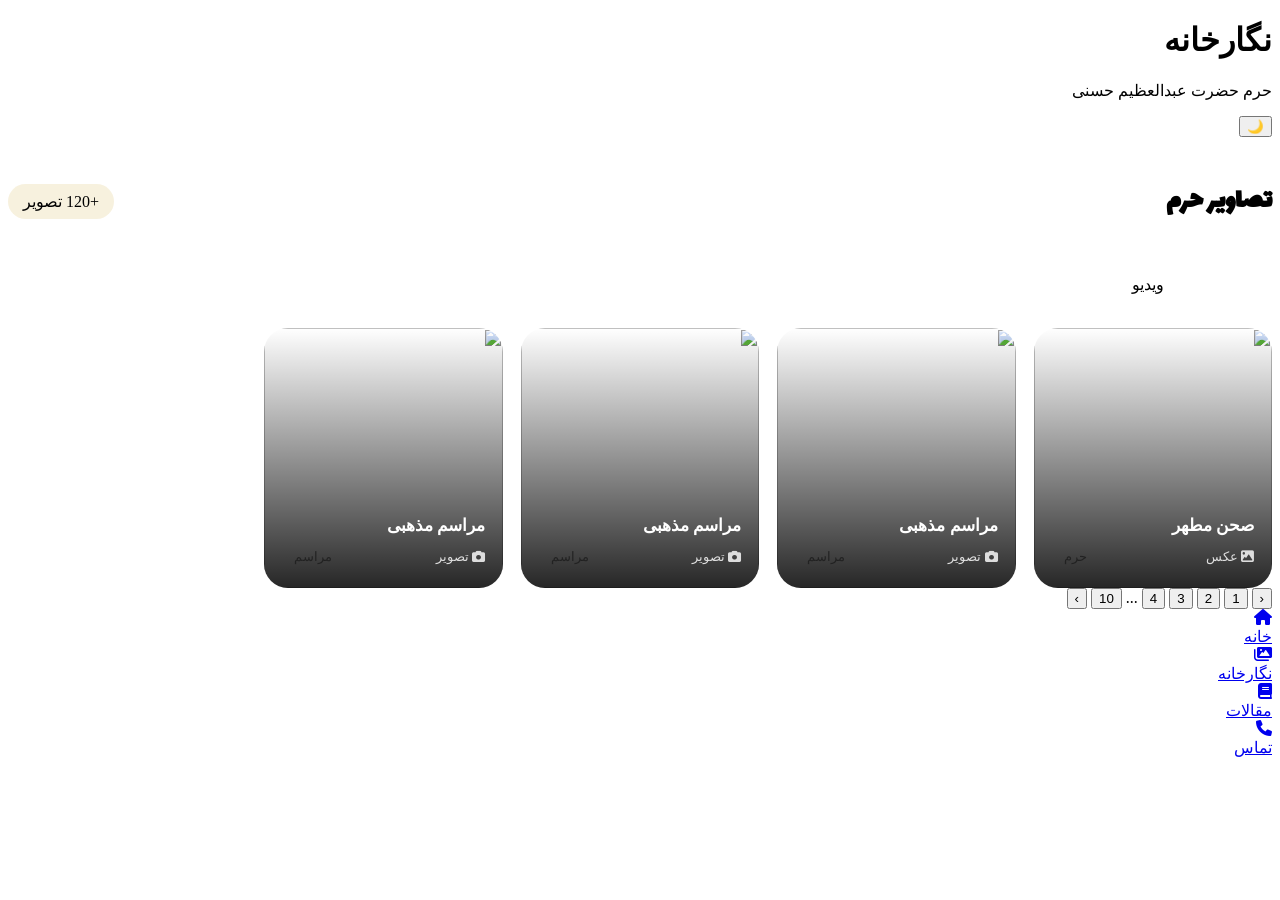
==== index2.html @ 7ae25297 "Create index2.html" ====
<!-- هوالحبیب -->
<!DOCTYPE html>
<html lang="fa" dir="rtl">
<head>
<meta charset="UTF-8">
<meta name="viewport" content="width=device-width, initial-scale=1.0">
<title>نگارخانه</title>
<link href="https://fonts.googleapis.com/css2?family=Vazirmatn:wght@300;400;700;800&family=Lalezar&display=swap" rel="stylesheet">
<link rel="stylesheet" href="https://cdnjs.cloudflare.com/ajax/libs/font-awesome/6.0.0/css/all.min.css">
<link rel="stylesheet" href="css/style.css">
<style>

.gallery-page{
padding-top:20px;
}

.gallery-header{
display:flex;
justify-content:space-between;
align-items:center;
margin-bottom:20px;
}

.gallery-header h2{
font-family:Lalezar;
font-size:28px;
color:var(--primary-color);
}

.gallery-count{
background:rgba(201,162,39,.15);
color:var(--accent-color);
padding:8px 15px;
border-radius:20px;
}

.gallery-filter{
display:flex;
gap:10px;
overflow:auto;
margin-bottom:25px;
}

.filter-item{
padding:9px 18px;
border-radius:25px;
background:var(--surface-light);
border:1px solid var(--border-light);
color:var(--text-light);
white-space:nowrap;
}

body.dark .filter-item{
background:var(--surface-dark);
color:var(--text-dark);
}

.filter-item.active{
background:var(--primary-color);
color:white;
}
/* گالری اصلی */

.gallery-grid{
display:grid;
grid-template-columns:
repeat(auto-fill,minmax(220px,1fr));
gap:18px;
}

.photo-card{
position:relative;
height:260px;
border-radius:24px;
overflow:hidden;
background:var(--surface-light);
border:1px solid var(--border-light);
box-shadow:var(--shadow-light);
}

body.dark .photo-card{
background:var(--surface-dark);
border-color:var(--border-dark);
box-shadow:var(--shadow-dark);
}

.photo-card img{
width:100%;
height:100%;
object-fit:cover;
transition:.4s;
}

.photo-card:hover img{
transform:scale(1.08);
}

.photo-overlay{
position:absolute;
inset:0;
display:flex;
flex-direction:column;
justify-content:flex-end;
padding:18px;
background:
linear-gradient(
transparent,
rgba(0,0,0,.85)
);
}

.photo-overlay h3{
color:white;
font-size:17px;
margin-bottom:8px;
}

.photo-info{
display:flex;
justify-content:space-between;
align-items:center;
color:#ddd;
font-size:13px;
}

.photo-tag{
background:var(--accent-color);
color:#222;
padding:5px 12px;
border-radius:20px;
}

@media(max-width:600px){
.gallery-grid{
grid-template-columns:
repeat(2,1fr);
gap:12px;
}

.photo-card{
height:200px;
}
}

</style>

</head>

<body>

<main class="app-shell">
<div class="app-frame">

<header class="topbar">
<div class="topbar-logo">
<!-- <img src="https://nozorat.abdulazim.com/sites/all/themes/nozooratthemes/logo.png"> -->
</div>
<div class="topbar-title">
<h1>
نگارخانه
</h1>
<p>
حرم حضرت عبدالعظیم حسنی
</p>
</div>
<div class="topbar-actions">
<button class="icon-btn" id="themeToggle">
🌙
</button>
</div>
</header>

<section class="gallery-page">
<div class="gallery-header">
<h2>
تصاویر حرم
</h2>
<div class="gallery-count">
+120 تصویر
</div>
</div>
<div class="gallery-filter">
<div class="filter-item active">
تصاویر
</div>
<div class="filter-item">
ویدیو
</div>
</div>


<div class="gallery-grid">
<div class="photo-card">
<img src="https://nozorat.abdulazim.com/sites/nozoorat.com/files/u23/IMG_023902.jpg">
<div class="photo-overlay">
<h3>
صحن مطهر
</h3>
<div class="photo-info">
<span>
<i class="fa fa-image"></i>
 عکس
</span>
<span class="photo-tag">
حرم
</span>
</div>
</div>
</div>


<div class="photo-card">
<img src="https://nozorat.abdulazim.com/sites/nozoorat.com/files/u23/photo_2023-04-11_14-35-26.jpg">
<div class="photo-overlay">
<h3>
مراسم مذهبی
</h3>
<div class="photo-info">
<span>
<i class="fa fa-camera"></i>
 تصویر
</span>
<span class="photo-tag">
مراسم
</span>
</div>
</div>
</div>


<div class="photo-card">
<img src="https://nozorat.abdulazim.com/sites/nozoorat.com/files/u23/photo_2023-04-11_14-35-26.jpg">
<div class="photo-overlay">
<h3>
مراسم مذهبی
</h3>
<div class="photo-info">
<span>
<i class="fa fa-camera"></i>
 تصویر
</span>
<span class="photo-tag">
مراسم
</span>
</div>
</div>
</div>


<div class="photo-card">
<img src="https://nozorat.abdulazim.com/sites/nozoorat.com/files/u23/photo_2023-04-11_14-35-26.jpg">
<div class="photo-overlay">
<h3>
مراسم مذهبی
</h3>
<div class="photo-info">
<span>
<i class="fa fa-camera"></i>
 تصویر
</span>
<span class="photo-tag">
مراسم
</span>
</div>
</div>
</div>
</div>
</section>
<div class="pagination">
<button class="page-btn">
‹
</button>
<button class="page-btn active">
1
</button>
<button class="page-btn">
2
</button>
<button class="page-btn">
3
</button>
<button class="page-btn">
4
</button>
<span>
...
</span>
<button class="page-btn">
10
</button>
<button class="page-btn">
›
</button>
</div>
</div>

</main>


<nav class="bottom-nav">
<div class="bottom-nav-inner">
<a class="nav-item" href="index.html">
<div class="nav-icon">
<i class="fas fa-home"></i>
</div>
<span>
خانه
</span>
</a>
<a class="nav-item active" href="index2.html">
<div class="nav-icon">
<i class="fas fa-images"></i>
</div>
<span>
نگارخانه
</span>
</a>
<a class="nav-item" href="index3.html">
<div class="nav-icon">
<i class="fas fa-book"></i>
</div>
<span>
مقالات
</span>
</a>
<a class="nav-item" href="contact.html">
<div class="nav-icon">
<i class="fas fa-phone"></i>
</div>
<span>
تماس
</span>
</a>
</div>
</nav>


<script>
const body=document.body;
const btn=document.getElementById("themeToggle");
const saved=localStorage.getItem("theme");
if(saved==="dark"){
body.classList.add("dark");
}
btn.onclick=function(){
body.classList.toggle("dark");
localStorage.setItem(
"theme",
body.classList.contains("dark")?"dark":"light"
);
};
</script>

</body>

</html>
<!-- طاها سلطانی -->
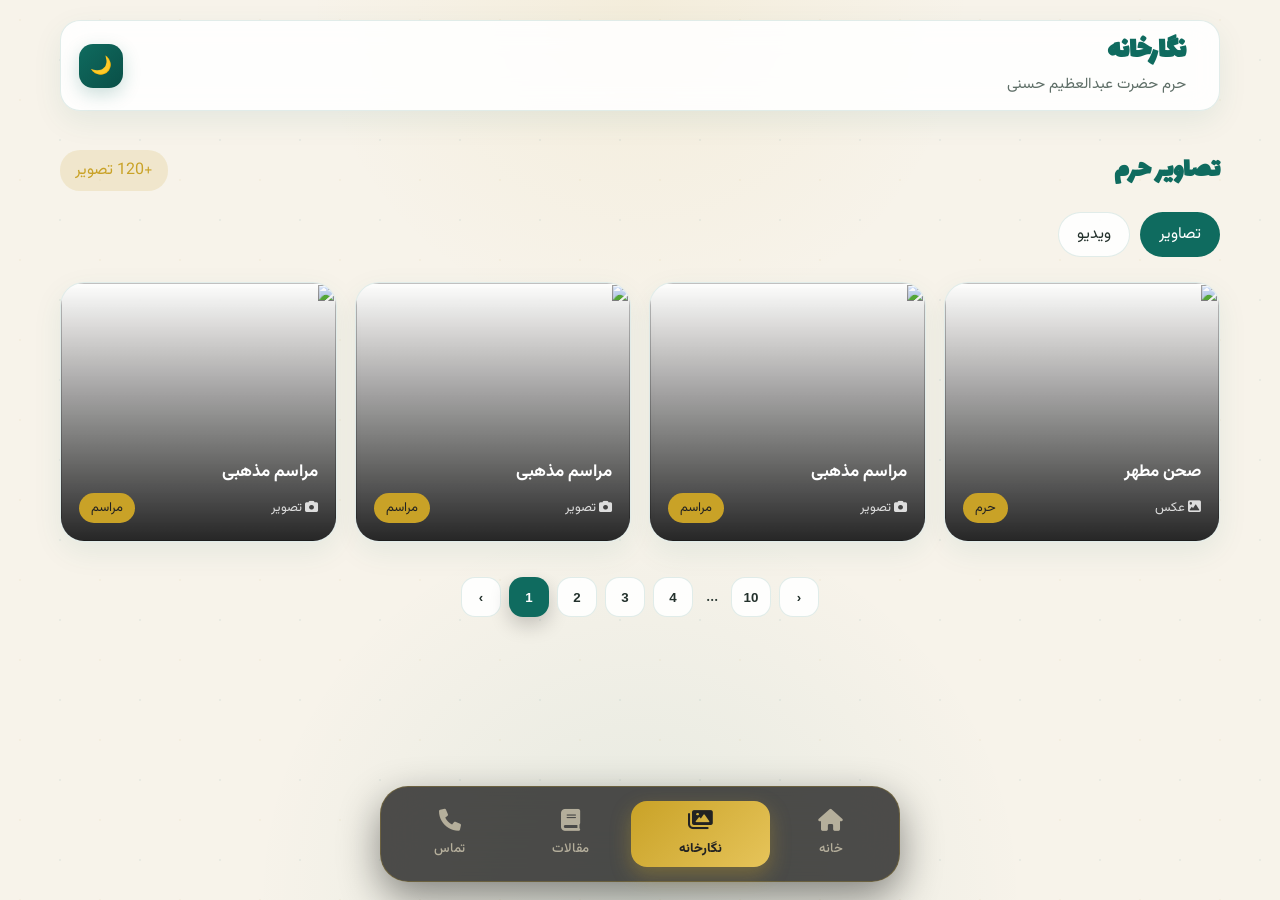
==== commit c90110bb: "Update index2.html" ====
--- a/index2.html
+++ b/index2.html
@@ -7,7 +7,7 @@
 <title>نگارخانه</title>
 <link href="https://fonts.googleapis.com/css2?family=Vazirmatn:wght@300;400;700;800&family=Lalezar&display=swap" rel="stylesheet">
 <link rel="stylesheet" href="https://cdnjs.cloudflare.com/ajax/libs/font-awesome/6.0.0/css/all.min.css">
-<link rel="stylesheet" href="css/style.css">
+<link rel="stylesheet" href="style.css">
 <style>
 
 .gallery-page{
--- a/style.css
+++ b/style.css
@@ -0,0 +1,837 @@
+    :root {
+      --bg-light: #f7f3ea;
+      --bg-dark: #121212;
+
+      --surface-light: rgba(255, 255, 255, 0.88);
+      --surface-dark: rgba(24, 24, 24, 0.95);
+
+      --text-light: #23312c;
+      --text-dark: #f4ecdf;
+
+      --muted-light: #5f6f68;
+      --muted-dark: #d4c7ad;
+
+      --primary-color: #0f6b5f;
+      --primary-dark: #0a4f47;
+      --accent-color: #c9a227;
+      --accent-dark: #a8841b;
+
+      --border-light: rgba(15, 107, 95, 0.12);
+      --border-dark: rgba(201, 162, 39, 0.18);
+
+      --shadow-light: 0 10px 30px rgba(15, 107, 95, 0.08);
+      --shadow-dark: 0 12px 35px rgba(0, 0, 0, 0.35);
+
+      --hero-gradient: linear-gradient(135deg, #0f6b5f 0%, #0a4f47 50%, #174f55 100%);
+      --card-gradient-light: linear-gradient(180deg, rgba(255,255,255,0.92) 0%, rgba(245,240,229,0.92) 100%);
+      --card-gradient-dark: linear-gradient(180deg, rgba(28,28,28,0.98) 0%, rgba(20,20,20,0.98) 100%);
+    }
+    @keyframes changeBackgroundColor {
+  0% { background-color: #0F4F4D; } /* رنگ اصلی شما */
+  20% { background-color: #008080; } /* رنگ سبز یشمی تیره‌تر */
+  40% { background-color: #20B2AA; } /* رنگ سبز یشمی روشن‌تر */
+  60% { background-color: #008080; } /* بازگشت به رنگ تیره */
+  80% { background-color: #0F4F4D; } /* بازگشت به رنگ اصلی */
+  100% { background-color: #0F4F4D; } /* اتمام با رنگ روشن */
+}
+   
+    * {
+      box-sizing: border-box;
+      margin: 0;
+      padding: 0;
+    }
+
+    html {
+      scroll-behavior: smooth;
+    }
+
+    body {
+      font-family: 'Vazirmatn', sans-serif;
+      background:
+        radial-gradient(circle at top, rgba(201,162,39,0.08), transparent 30%),
+        radial-gradient(circle at bottom, rgba(15,107,95,0.08), transparent 35%),
+        var(--bg-light);
+      color: var(--text-light);
+      transition: background-color 0.3s ease, color 0.3s ease;
+      overflow-x: hidden;
+    }
+
+    body.dark {
+      background:
+        radial-gradient(circle at top, rgba(201,162,39,0.06), transparent 30%),
+        radial-gradient(circle at bottom, rgba(15,107,95,0.08), transparent 35%),
+        var(--bg-dark);
+      color: var(--text-dark);
+    }
+
+    body::before {
+      content: "";
+      position: fixed;
+      inset: 0;
+      pointer-events: none;
+      opacity: 0.05;
+      background-image:
+        radial-gradient(circle at 25% 25%, var(--accent-color) 1px, transparent 1px),
+        radial-gradient(circle at 75% 75%, var(--primary-color) 1px, transparent 1px);
+      background-size: 80px 80px;
+      z-index: 0;
+    }
+
+    .app-shell {
+      position: relative;
+      z-index: 1;
+      min-height: 100vh;
+      padding-bottom: 90px;
+    }
+
+    .app-frame {
+      width: 100%;
+      max-width: 1200px;
+      margin: 0 auto;
+      padding: 20px;
+    }
+
+    .topbar {
+      display: flex;
+      align-items: center;
+      justify-content: space-between;
+      gap: 15px;
+      padding: 14px 18px;
+      border-radius: 20px;
+      background: var(--surface-light);
+      backdrop-filter: blur(14px);
+      box-shadow: var(--shadow-light);
+      border: 1px solid var(--border-light);
+      margin-bottom: 18px;
+      transition: background-color 0.3s ease, box-shadow 0.3s ease, border-color 0.3s ease;
+    }
+
+    body.dark .topbar {
+      background: var(--surface-dark);
+      box-shadow: var(--shadow-dark);
+      border-color: var(--border-dark);
+    }
+
+    .topbar-logo img {
+      width: 72px;
+      height: 72px;
+      object-fit: contain;
+      display: block;
+    }
+
+    .topbar-title {
+      flex: 1;
+      text-align: right;
+    }
+
+    .topbar-title h1 {
+      font-family: 'Lalezar', cursive;
+      font-size: 1.9rem;
+      color: var(--primary-color);
+      line-height: 1.1;
+    }
+
+    .topbar-title p {
+      font-size: 0.95rem;
+      margin-top: 4px;
+      color: var(--muted-light);
+    }
+
+    body.dark .topbar-title p {
+      color: var(--muted-dark);
+    }
+
+    .topbar-actions .icon-btn {
+      border: none;
+      width: 44px;
+      height: 44px;
+      border-radius: 14px;
+      cursor: pointer;
+      background: linear-gradient(135deg, var(--primary-color), var(--primary-dark));
+      color: #fff;
+      font-size: 1.1rem;
+      box-shadow: 0 6px 18px rgba(15,107,95,0.22);
+    }
+
+    .search {
+      margin-bottom: 16px;
+    }
+
+    .search-box {
+      display: flex;
+      align-items: center;
+      gap: 10px;
+      background: var(--surface-light);
+      border: 1px solid var(--border-light);
+      border-radius: 18px;
+      padding: 14px 16px;
+      box-shadow: var(--shadow-light);
+    }
+
+    body.dark .search-box {
+      background: var(--surface-dark);
+      border-color: var(--border-dark);
+    }
+
+    .search-box input {
+      width: 100%;
+      border: none;
+      outline: none;
+      background: transparent;
+      font: inherit;
+      color: inherit;
+    }
+
+    .announcement-bar {
+      display: flex;
+      align-items: center;
+      justify-content: space-between;
+      gap: 12px;
+      padding: 14px 16px;
+      border-radius: 16px;
+      background: linear-gradient(135deg, rgba(201,162,39,0.14), rgba(15,107,95,0.10));
+      border: 1px solid rgba(201,162,39,0.18);
+      margin-bottom: 20px;
+      color: inherit;
+    }
+
+    .announcement-close {
+      border: none;
+      background: transparent;
+      font-size: 1.2rem;
+      cursor: pointer;
+      color: inherit;
+    }
+
+    .hero {
+      border-radius: 24px;
+      padding: 34px 24px;
+      margin-bottom: 26px;
+      background: var(--hero-gradient);
+      color: #fff;
+      box-shadow: 0 18px 40px rgba(10,79,71,0.24);
+      position: relative;
+      overflow: hidden;
+    }
+
+    .hero::after {
+      content: "";
+      position: absolute;
+      inset: 0;
+      background:
+        radial-gradient(circle at top right, rgba(255,255,255,0.14), transparent 30%),
+        radial-gradient(circle at bottom left, rgba(255,215,120,0.10), transparent 28%);
+      pointer-events: none;
+    }
+
+    .hero h2 {
+      font-family: 'Lalezar', cursive;
+      font-size: 2rem;
+      margin-bottom: 10px;
+      position: relative;
+      z-index: 1;
+    }
+
+    .hero p {
+      max-width: 720px;
+      line-height: 1.9;
+      position: relative;
+      z-index: 1;
+    }
+
+    .btn {
+      display: inline-flex;
+      align-items: center;
+      justify-content: center;
+      gap: 8px;
+      text-decoration: none;
+      border: none;
+      border-radius: 14px;
+      padding: 12px 18px;
+      cursor: pointer;
+      font-weight: 700;
+      transition: transform 0.25s ease, box-shadow 0.25s ease, background-color 0.25s ease;
+    }
+
+    .btn.primary,
+    .btn.btn-primary {
+      background: linear-gradient(135deg, var(--accent-color), #e0bf4e);
+      color: #2b2410;
+      box-shadow: 0 10px 20px rgba(201,162,39,0.22);
+    }
+
+    .btn:hover {
+      transform: translateY(-2px);
+    }
+
+    .section {
+      margin-bottom: 28px;
+    }
+
+    .section-header {
+      display: flex;
+      align-items: center;
+      justify-content: space-between;
+      margin-bottom: 14px;
+    }
+
+    .section-header h3,
+    .section-header h2 {
+      font-family: 'Lalezar', cursive;
+      color: var(--primary-color);
+      font-size: 1.5rem;
+    }
+
+    .section-header p {
+      color: var(--muted-light);
+      margin-top: 4px;
+    }
+
+    body.dark .section-header p {
+      color: var(--muted-dark);
+    }
+
+    .section-header a {
+      text-decoration: none;
+      color: var(--accent-color);
+      font-weight: 700;
+    }
+
+    .grid {
+      display: grid;
+      grid-template-columns: repeat(3, 1fr);
+      gap: 18px;
+    }
+
+    .card,
+    .live-stream-card,
+    .media-card {
+      background: var(--card-gradient-light);
+      border: 1px solid var(--border-light);
+      border-radius: 22px;
+      box-shadow: var(--shadow-light);
+      overflow: hidden;
+      transition: transform 0.25s ease, box-shadow 0.25s ease, background-color 0.25s ease;
+      position: relative;
+    }
+
+    body.dark .card,
+    body.dark .live-stream-card,
+    body.dark .media-card {
+      background: var(--card-gradient-dark);
+      border-color: var(--border-dark);
+      box-shadow: var(--shadow-dark);
+    }
+
+    .card:hover,
+    .live-stream-card:hover,
+    .media-card:hover {
+      transform: translateY(-6px);
+      box-shadow: 0 18px 34px rgba(15, 107, 95, 0.16);
+    }
+
+    .card-icon,
+    .media-thumb {
+      display: flex;
+      align-items: center;
+      justify-content: center;
+    }
+
+    .card-icon {
+      padding: 18px 18px 0;
+      color: var(--primary-color);
+    }
+
+    .card-content,
+    .media-content {
+      padding: 14px 18px 18px;
+      text-align: right;
+    }
+
+    .card-content h4,
+    .media-content h4 {
+      font-size: 1.15rem;
+      margin-bottom: 8px;
+      color: var(--primary-color);
+    }
+
+    .card-content p,
+    .media-content p {
+      line-height: 1.8;
+      color: var(--muted-light);
+      font-size: 0.95rem;
+    }
+
+    body.dark .card-content p,
+    body.dark .media-content p {
+      color: var(--muted-dark);
+    }
+
+    .card-badge {
+      position: absolute;
+      top: 14px;
+      left: 14px;
+      background: linear-gradient(135deg, var(--accent-color), #e0bf4e);
+      color: #2b2410;
+      padding: 6px 12px;
+      border-radius: 999px;
+      font-size: 0.78rem;
+      font-weight: 800;
+      box-shadow: 0 8px 18px rgba(201,162,39,0.18);
+    }
+
+    #live-streaming,
+    #posters,
+    #videos,
+    #photos {
+      padding: 60px 0 0;
+    }
+
+    .section-padding {
+      padding: 0;
+    }
+
+    .text-center {
+      text-align: center;
+    }
+
+    .container {
+      width: 100%;
+    }
+
+    .row {
+      display: grid;
+      grid-template-columns: repeat(12, 1fr);
+      gap: 18px;
+    }
+
+    .col-lg-4 {
+      grid-column: span 4;
+    }
+
+    .live-stream-card {
+      display: flex;
+      flex-direction: column;
+      height: 100%;
+    }
+
+    .live-stream-thumbnail {
+      position: relative;
+      overflow: hidden;
+    }
+
+    .live-stream-thumbnail img,
+    .media-thumb img {
+      width: 100%;
+      height: 200px;
+      object-fit: cover;
+      display: block;
+      transition: transform 0.35s ease;
+    }
+
+    .live-stream-card:hover .live-stream-thumbnail img,
+    .media-card:hover .media-thumb img {
+      transform: scale(1.06);
+    }
+
+    .live-badge {
+      position: absolute;
+      top: 12px;
+      right: 12px;
+      background: linear-gradient(135deg, #e53935, #c62828);
+      color: #fff;
+      padding: 6px 12px;
+      border-radius: 999px;
+      font-size: 0.8rem;
+      z-index: 2;
+      box-shadow: 0 6px 14px rgba(229,57,53,0.22);
+    }
+
+    .live-stream-content {
+      padding: 20px;
+      text-align: center;
+      flex-grow: 1;
+      display: flex;
+      flex-direction: column;
+      justify-content: space-between;
+      gap: 14px;
+    }
+
+    .live-stream-content h3 {
+      font-size: 1.25rem;
+      color: var(--primary-color);
+      line-height: 1.7;
+    }
+
+    .live-stream-content p {
+      color: var(--muted-light);
+      line-height: 1.8;
+      font-size: 0.95rem;
+    }
+
+    body.dark .live-stream-content p {
+      color: var(--muted-dark);
+    }
+
+    .media-card {
+      display: flex;
+      flex-direction: column;
+      height: 100%;
+    }
+
+    .media-thumb {
+      position: relative;
+      overflow: hidden;
+    }
+
+    .media-badge {
+      position: absolute;
+      top: 12px;
+      right: 12px;
+      background: rgba(15,107,95,0.92);
+      color: #fff;
+      padding: 6px 12px;
+      border-radius: 999px;
+      font-size: 0.8rem;
+      z-index: 2;
+    }
+
+    .media-content {
+      text-align: center;
+      display: flex;
+      flex-direction: column;
+      gap: 10px;
+      flex-grow: 1;
+    }
+
+    .video-frame {
+      width: 100%;
+      aspect-ratio: 16 / 9;
+      border: 0;
+      border-radius: 16px;
+      overflow: hidden;
+      background: #000;
+    }
+
+    .bottom-nav {
+      position: fixed;
+      left: 0;
+      right: 0;
+      bottom: 0;
+      z-index: 50;
+      padding: 10px 14px 14px;
+      background: transparent;
+    }
+
+    .bottom-nav-inner {
+      width: 100%;
+      max-width: 420px;
+      margin: 0 auto;
+      display: flex;
+      justify-content: space-around;
+      align-items: center;
+      padding: 12px 10px;
+      border-radius: 22px;
+      background: rgba(255,255,255,0.78);
+      backdrop-filter: blur(16px);
+      border: 1px solid var(--border-light);
+      box-shadow: 0 10px 28px rgba(0,0,0,0.08);
+    }
+
+    body.dark .bottom-nav-inner {
+      background: rgba(20,20,20,0.82);
+      border-color: var(--border-dark);
+    }
+
+    .nav-item {
+      display: flex;
+      flex-direction: column;
+      align-items: center;
+      justify-content: center;
+      gap: 4px;
+      color: var(--muted-light);
+      opacity: 0.8;
+      font-size: 0.9rem;
+      font-weight: 500;
+    }
+
+    body.dark .nav-item {
+      color: var(--muted-dark);
+    }
+
+    .nav-item a {
+      color: inherit;
+      text-decoration: none;
+    }
+
+    .nav-item.active {
+      opacity: 1;
+      font-weight: 800;
+      color: var(--primary-color);
+      background: rgba(15,107,95,0.08);
+      padding: 8px 14px;
+      border-radius: 16px;
+    }
+
+    .nav-icon {
+      font-size: 1.45rem;
+      line-height: 1;
+    }
+
+    @media (max-width: 768px) {
+      .app-frame { padding: 14px; }
+      .topbar { padding: 12px 14px; }
+      .topbar-logo img { width: 58px; height: 58px; }
+      .topbar-title h1 { font-size: 1.55rem; }
+      .hero { padding: 26px 18px; }
+      .hero h2 { font-size: 1.6rem; }
+      .grid { grid-template-columns: 1fr; }
+      .col-lg-4 { grid-column: span 12; }
+      .section-header h3,
+      .section-header h2 { font-size: 1.3rem; }
+      .bottom-nav-inner { max-width: 100%; }
+    }
+    #fixed-icon {
+  position: fixed;      /* باعث می‌شود با اسکرول ثابت بماند */
+  top: 10px;            /* فاصله از لبه بالایی صفحه (مثلاً 10 پیکسل) */
+  left: 10px;           /* فاصله از لبه سمت چپ صفحه (این مقدار را جایگزین right کردیم) */
+  width: 70px;          /* عرض آیکون (مثلاً 50 پیکسل) */
+  height: 60px;         /* ارتفاع آیکون (مثلاً 50 پیکسل) */
+  z-index: 1000;            /* اطمینان از اینکه روی سایر عناصر قرار می‌گیرد */
+  /* می‌توانید استایل‌های بیشتری مثل border-radius برای گرد کردن گوشه‌ها اضافه کنید */
+  /* border-radius: 50%; */
+}
+/* Modern Bottom Navigation */
+
+.bottom-nav{
+position:fixed;
+bottom:18px;
+left:0;
+right:0;
+z-index:1000;
+padding:0 18px;
+}
+
+
+
+.bottom-nav-inner{
+
+max-width:520px;
+margin:auto;
+
+display:flex;
+justify-content:space-around;
+align-items:center;
+
+background:
+rgba(20,20,20,.75);
+
+backdrop-filter:blur(20px);
+
+border-radius:28px;
+
+padding:12px 8px;
+
+border:1px solid rgba(201,162,39,.25);
+
+box-shadow:
+0 15px 40px rgba(0,0,0,.45);
+
+}
+
+
+
+
+.nav-item{
+
+flex:1;
+
+text-align:center;
+
+text-decoration:none;
+
+color:#cfc7b0;
+
+display:flex;
+
+flex-direction:column;
+
+align-items:center;
+
+gap:5px;
+
+padding:10px 5px;
+
+border-radius:22px;
+
+transition:.3s;
+
+}
+
+
+
+.nav-icon{
+
+font-size:22px;
+
+}
+
+
+
+.nav-item span{
+
+font-size:13px;
+
+}
+
+
+
+
+.nav-item.active{
+
+background:
+linear-gradient(
+135deg,
+#c9a227,
+#e6c45a
+);
+
+color:#222;
+
+box-shadow:
+
+0 8px 20px rgba(201,162,39,.35);
+
+}
+
+
+
+.nav-item:hover{
+
+transform:translateY(-4px);
+
+}
+
+
+
+
+
+@media(max-width:600px){
+
+.bottom-nav-inner{
+
+border-radius:22px;
+
+}
+
+
+.nav-item span{
+
+font-size:12px;
+
+}
+
+}
+.pagination{
+
+
+display:flex;
+
+justify-content:center;
+
+align-items:center;
+
+gap:8px;
+
+margin-top:35px;
+
+direction:ltr;
+
+}
+
+
+
+.page-btn{
+
+
+width:40px;
+
+height:40px;
+
+
+border-radius:14px;
+
+
+border:1px solid var(--border-light);
+
+
+background:var(--surface-light);
+
+
+color:var(--text-light);
+
+
+cursor:pointer;
+
+
+font-weight:bold;
+
+
+transition:.3s;
+
+
+}
+
+
+
+body.dark .page-btn{
+
+
+background:var(--surface-dark);
+
+color:var(--text-dark);
+
+border-color:var(--border-dark);
+
+
+}
+
+
+
+.page-btn:hover{
+
+
+transform:translateY(-3px);
+
+
+}
+
+
+
+.page-btn.active{
+
+
+background:var(--primary-color);
+
+color:white;
+
+border:none;
+
+
+box-shadow:
+
+0 8px 20px rgba(0,0,0,.2);
+
+
+}
+
+
+
+.pagination span{
+
+
+color:var(--text-light);
+
+padding:0 5px;
+
+}
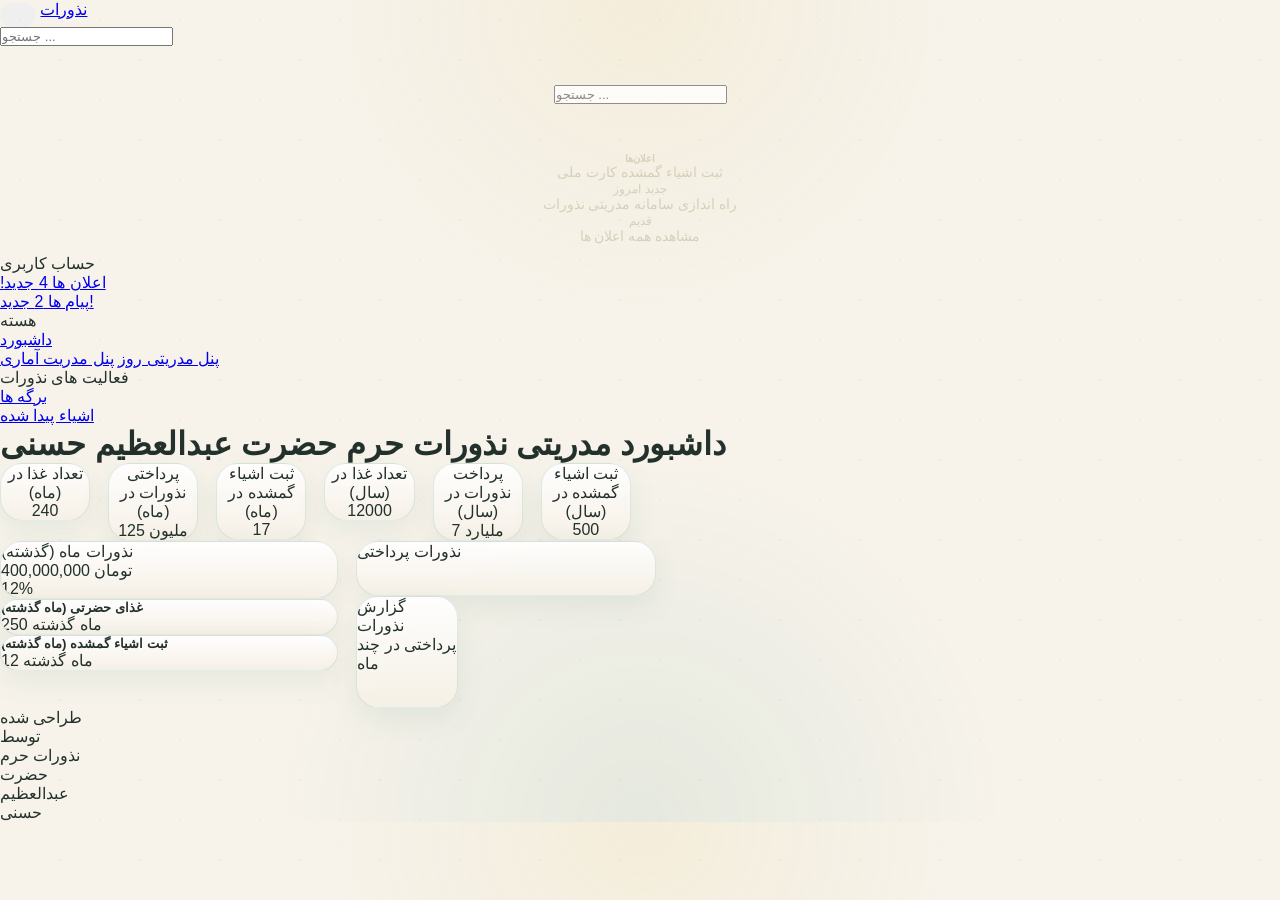
==== commit 9349f20f: "Update index2.html" ====
--- a/index2.html
+++ b/index2.html
@@ -1,357 +1,349 @@
 <!-- هوالحبیب -->
 <!DOCTYPE html>
-<html lang="fa" dir="rtl">
+<html lang="fa">
 <head>
-<meta charset="UTF-8">
-<meta name="viewport" content="width=device-width, initial-scale=1.0">
-<title>نگارخانه</title>
-<link href="https://fonts.googleapis.com/css2?family=Vazirmatn:wght@300;400;700;800&family=Lalezar&display=swap" rel="stylesheet">
-<link rel="stylesheet" href="https://cdnjs.cloudflare.com/ajax/libs/font-awesome/6.0.0/css/all.min.css">
-<link rel="stylesheet" href="style.css">
-<style>
-
-.gallery-page{
-padding-top:20px;
-}
-
-.gallery-header{
-display:flex;
-justify-content:space-between;
-align-items:center;
-margin-bottom:20px;
-}
-
-.gallery-header h2{
-font-family:Lalezar;
-font-size:28px;
-color:var(--primary-color);
-}
-
-.gallery-count{
-background:rgba(201,162,39,.15);
-color:var(--accent-color);
-padding:8px 15px;
-border-radius:20px;
-}
-
-.gallery-filter{
-display:flex;
-gap:10px;
-overflow:auto;
-margin-bottom:25px;
-}
-
-.filter-item{
-padding:9px 18px;
-border-radius:25px;
-background:var(--surface-light);
-border:1px solid var(--border-light);
-color:var(--text-light);
-white-space:nowrap;
-}
-
-body.dark .filter-item{
-background:var(--surface-dark);
-color:var(--text-dark);
-}
-
-.filter-item.active{
-background:var(--primary-color);
-color:white;
-}
-/* گالری اصلی */
-
-.gallery-grid{
-display:grid;
-grid-template-columns:
-repeat(auto-fill,minmax(220px,1fr));
-gap:18px;
-}
-
-.photo-card{
-position:relative;
-height:260px;
-border-radius:24px;
-overflow:hidden;
-background:var(--surface-light);
-border:1px solid var(--border-light);
-box-shadow:var(--shadow-light);
-}
-
-body.dark .photo-card{
-background:var(--surface-dark);
-border-color:var(--border-dark);
-box-shadow:var(--shadow-dark);
-}
-
-.photo-card img{
-width:100%;
-height:100%;
-object-fit:cover;
-transition:.4s;
-}
-
-.photo-card:hover img{
-transform:scale(1.08);
-}
-
-.photo-overlay{
-position:absolute;
-inset:0;
-display:flex;
-flex-direction:column;
-justify-content:flex-end;
-padding:18px;
-background:
-linear-gradient(
-transparent,
-rgba(0,0,0,.85)
-);
-}
-
-.photo-overlay h3{
-color:white;
-font-size:17px;
-margin-bottom:8px;
-}
-
-.photo-info{
-display:flex;
-justify-content:space-between;
-align-items:center;
-color:#ddd;
-font-size:13px;
-}
-
-.photo-tag{
-background:var(--accent-color);
-color:#222;
-padding:5px 12px;
-border-radius:20px;
-}
-
-@media(max-width:600px){
-.gallery-grid{
-grid-template-columns:
-repeat(2,1fr);
-gap:12px;
-}
-
-.photo-card{
-height:200px;
-}
-}
-
-</style>
-
-</head>
-
-<body>
-
-<main class="app-shell">
-<div class="app-frame">
-
-<header class="topbar">
-<div class="topbar-logo">
-<!-- <img src="https://nozorat.abdulazim.com/sites/all/themes/nozooratthemes/logo.png"> -->
-</div>
-<div class="topbar-title">
-<h1>
-نگارخانه
-</h1>
-<p>
-حرم حضرت عبدالعظیم حسنی
-</p>
-</div>
-<div class="topbar-actions">
-<button class="icon-btn" id="themeToggle">
-🌙
-</button>
-</div>
-</header>
-
-<section class="gallery-page">
-<div class="gallery-header">
-<h2>
-تصاویر حرم
-</h2>
-<div class="gallery-count">
-+120 تصویر
-</div>
-</div>
-<div class="gallery-filter">
-<div class="filter-item active">
-تصاویر
-</div>
-<div class="filter-item">
-ویدیو
-</div>
-</div>
-
-
-<div class="gallery-grid">
-<div class="photo-card">
-<img src="https://nozorat.abdulazim.com/sites/nozoorat.com/files/u23/IMG_023902.jpg">
-<div class="photo-overlay">
-<h3>
-صحن مطهر
-</h3>
-<div class="photo-info">
-<span>
-<i class="fa fa-image"></i>
- عکس
-</span>
-<span class="photo-tag">
-حرم
-</span>
-</div>
-</div>
-</div>
-
-
-<div class="photo-card">
-<img src="https://nozorat.abdulazim.com/sites/nozoorat.com/files/u23/photo_2023-04-11_14-35-26.jpg">
-<div class="photo-overlay">
-<h3>
-مراسم مذهبی
-</h3>
-<div class="photo-info">
-<span>
-<i class="fa fa-camera"></i>
- تصویر
-</span>
-<span class="photo-tag">
-مراسم
-</span>
-</div>
-</div>
-</div>
-
-
-<div class="photo-card">
-<img src="https://nozorat.abdulazim.com/sites/nozoorat.com/files/u23/photo_2023-04-11_14-35-26.jpg">
-<div class="photo-overlay">
-<h3>
-مراسم مذهبی
-</h3>
-<div class="photo-info">
-<span>
-<i class="fa fa-camera"></i>
- تصویر
-</span>
-<span class="photo-tag">
-مراسم
-</span>
-</div>
-</div>
-</div>
-
-
-<div class="photo-card">
-<img src="https://nozorat.abdulazim.com/sites/nozoorat.com/files/u23/photo_2023-04-11_14-35-26.jpg">
-<div class="photo-overlay">
-<h3>
-مراسم مذهبی
-</h3>
-<div class="photo-info">
-<span>
-<i class="fa fa-camera"></i>
- تصویر
-</span>
-<span class="photo-tag">
-مراسم
-</span>
-</div>
-</div>
-</div>
-</div>
-</section>
-<div class="pagination">
-<button class="page-btn">
-‹
-</button>
-<button class="page-btn active">
-1
-</button>
-<button class="page-btn">
-2
-</button>
-<button class="page-btn">
-3
-</button>
-<button class="page-btn">
-4
-</button>
-<span>
-...
-</span>
-<button class="page-btn">
-10
-</button>
-<button class="page-btn">
-›
-</button>
-</div>
-</div>
-
-</main>
-
-
-<nav class="bottom-nav">
-<div class="bottom-nav-inner">
-<a class="nav-item" href="index.html">
-<div class="nav-icon">
-<i class="fas fa-home"></i>
-</div>
-<span>
-خانه
-</span>
-</a>
-<a class="nav-item active" href="index2.html">
-<div class="nav-icon">
-<i class="fas fa-images"></i>
-</div>
-<span>
-نگارخانه
-</span>
-</a>
-<a class="nav-item" href="index3.html">
-<div class="nav-icon">
-<i class="fas fa-book"></i>
-</div>
-<span>
-مقالات
-</span>
-</a>
-<a class="nav-item" href="contact.html">
-<div class="nav-icon">
-<i class="fas fa-phone"></i>
-</div>
-<span>
-تماس
-</span>
-</a>
-</div>
-</nav>
-
-
-<script>
-const body=document.body;
-const btn=document.getElementById("themeToggle");
-const saved=localStorage.getItem("theme");
-if(saved==="dark"){
-body.classList.add("dark");
-}
-btn.onclick=function(){
-body.classList.toggle("dark");
-localStorage.setItem(
-"theme",
-body.classList.contains("dark")?"dark":"light"
-);
-};
-</script>
-
-</body>
-
+    <meta charset="utf-8">
+    <meta name="viewport" content="width=device-width, initial-scale=1, shrink-to-fit=no">
+    <title>سامانه مدریتی نذورات حرم حضرت عبدالعظیم حسنی</title>
+    <!-- <link rel="stylesheet" href="assets/css/fonts.css">
+    <link rel="stylesheet" href="assets/css/boxicons.css"> -->
+    <link rel="stylesheet" href="style.css">
+  </head>
+  <body class="nav-fixed">
+
+  <nav class="is-rtl topnav navbar navbar-expand shadow justify-content-between justify-content-sm-start navbar-light bg-white" id="snavAccordion">
+    <button class="btn btn-icon btn-transparent-dark order-1 order-lg-0 me-2 ms-lg-2 me-lg-0" id="sidebarToggle">
+      <i class="bx bx-menu bx-sm"></i>
+    </button>
+    <a class="navbar-brand pe-3 ps-4 ps-lg-2" href="index.html">نذورات</a>
+    <form class="form-inline me-auto d-none d-lg-block me-3">
+      <div class="input-group input-group-joined input-group-solid">
+        <input class="form-control pe-0" type="search" placeholder="جستجو ..." aria-label="جستجو">
+        <div class="input-group-text"><i class="bx bx-search bx-sm"></i></div>
+      </div>
+    </form>
+
+    <!-- Navbar Items-->
+    <ul class="navbar-nav align-items-center ms-auto">
+      <!-- Navbar Search Dropdown-->
+      <!-- * * Note: * * Visible only below the lg breakpoint-->
+      <li class="nav-item dropdown no-caret me-3 d-lg-none">
+        <a class="btn btn-icon btn-transparent-dark dropdown-toggle" id="searchDropdown" href="#" role="button" data-bs-toggle="dropdown" aria-haspopup="true" aria-expanded="false">
+          <i class="bx bx-search bx-sm"></i>
+        </a>
+        <!-- Dropdown - Search-->
+        <div class="dropdown-menu dropdown-menu-end p-3 shadow animated--fade-in-up" aria-labelledby="searchDropdown">
+          <form class="form-inline me-auto w-100">
+            <div class="input-group input-group-joined input-group-solid">
+              <input class="form-control pe-0" type="text" placeholder="جستجو ..." aria-label="Search" aria-describedby="basic-addon2">
+              <div class="input-group-text"><i class="bx bx-search"></i></div>
+            </div>
+          </form>
+        </div>
+      </li>
+
+         <!-- Alerts Dropdown-->
+      <li class="nav-item dropdown no-caret d-none d-sm-block me-3 bdr-notify">
+        <a class="btn btn-icon btn-transparent-dark dropdown-toggle" id="navbarDropdownAlerts" href="javascript:void(0);" role="button" data-bs-toggle="dropdown" aria-haspopup="true" aria-expanded="false">
+          <i class="bx bx-bell bx-sm"></i>
+        </a>
+        <div class="dropdown-menu dropdown-menu-end border-0 shadow animated--fade-in-up" aria-labelledby="navbarDropdownAlerts">
+          <h6 class="dropdown-header bdr-notify-header">
+            <i class="bx bx-bell me-2"></i>
+            اعلان‌ها
+          </h6>
+          <div class="dropdown-div">
+
+            <!-- اعلان 1-->
+            <a class="dropdown-item bdr-notify-item" href="#">
+              <div class="bdr-notify-item-icon bg-warning"><i class="bx bx-wallet"></i></div>
+              <div class="bdr-notify-item-content">
+                <p>ثبت اشیاء گمشده کارت ملی</p>
+                <small class="text-muted">جدید امروز</small>
+              </div>
+            </a>
+            <!-- اعلان 2-->
+            <a class="dropdown-item bdr-notify-item" href="#">
+              <div class="bdr-notify-item-icon bg-info"><i class="bx bx-wallet"></i></div>
+              <div class="bdr-notify-item-content">
+                <p>راه اندازی سامانه مدریتی نذورات</p>
+                <small class="text-muted">قدیم</small>
+              </div>
+            </a>
+          </div>
+          <a class="dropdown-item bdr-notify-footer" href="#">مشاهده همه اعلان ها</a>
+        </div>
+      </li>      
+    </ul>
+  </nav>
+
+  <div id="layoutSidenav">
+    <div id="layoutSidenav_nav">
+      <nav class="snav shadow-right snav-light">
+        <div class="snav-menu">
+          <div class="nav accordion" id="accordionSidenav">
+
+
+            <div class="snav-menu-heading d-sm-none">حساب کاربری</div>
+
+            <!-- اعلان ها -->
+            <a class="nav-link d-sm-none" href="#">
+              <div class="nav-link-icon"><i class="bx bx-bell "></i></div>
+              اعلان ها
+              <span class="badge bg-warning-soft text-warning ms-auto">4 جدید!</span>
+            </a>
+
+            <!-- پیام ها -->
+            <a class="nav-link d-sm-none" href="#">
+              <div class="nav-link-icon"><i class="bx bx-envelope"></i></div>
+              پیام ها
+              <span class="badge bg-success-soft text-success ms-auto">2 جدید!</span>
+            </a>
+            
+
+            <div class="snav-menu-heading">هسته</div>
+
+            <!-- پیشخوان -->
+            <a class="nav-link collapsed active" href="javascript:void(0);" data-bs-toggle="collapse" data-bs-target="#collapseDashboards" aria-expanded="false" aria-controls="collapseDashboards">
+              <div class="nav-link-icon"><i class="bx bx-pulse"></i></div>
+              داشبورد
+              <div class="snav-collapse-arrow"><i class="bx bx-chevron-down"></i></div>
+            </a>
+            <div class="collapse" id="collapseDashboards" data-bs-parent="#accordionSidenav">
+              <nav class="snav-menu-nested nav accordion" id="accordionSidenavPages">
+                <a class="nav-link" href="index.html">پنل مدریتی روز</a>
+                <a class="nav-link active" href="index2.html">پنل مدریت آماری</a>
+              </nav>
+            </div>
+
+
+
+
+
+
+
+
+                  <div class="snav-menu-heading">فعالیت های نذورات</div>
+            <!-- برگه ها -->
+            <a class="nav-link collapsed pt-0" href="javascript:void(0);" data-bs-toggle="collapse" data-bs-target="#collapsePages" aria-expanded="false" aria-controls="collapsePages">
+              <div class="nav-link-icon"><i class="bx bx-grid"></i></div>
+              برگه ها
+              <div class="snav-collapse-arrow"><i class="bx bx-chevron-down"></i></div>
+            </a>
+            <div class="collapse" id="collapsePages" data-bs-parent="#accordionSidenav">
+
+
+              <nav class="snav-menu-nested nav accordion" id="accordionSidenavPagesMenu">
+
+              <!-- فاکتور -->
+                <a class="nav-link" href="index3.html">اشیاء پیدا شده</a>
+                   
+                  </nav>
+                </div>
+            
+      </nav>
+    </div>
+    <div id="layoutSidenav_content">
+      <main>
+
+        <div class="container-xl px-4 mt-5 is-rtl">
+
+          <!-- داشبورد مدیریتی -->
+          <div class="d-flex justify-content-between align-items-sm-center flex-column flex-sm-row mb-4">
+            <div class="me-4 mb-3 mb-sm-0">
+              <h1 class="mb-0">داشبورد مدریتی نذورات حرم حضرت عبدالعظیم حسنی</h1>
+            </div>
+            <div class="input-group input-group-joined border-0" style="width: 16.5rem">
+            </div>
+          </div>
+
+          <div class="row">
+            <div class="col-xl-2 col-md-6 mb-4">
+              <div class="card border-start-lg h-100 text-center">
+                <div class="card-body">
+                  <div class="d-flex align-items-center">
+                    <div class="flex-grow-1">
+                      <div class="small fw-bold text-secondary mb-1">تعداد غذا در (ماه)</div>
+                      <div class="h5">240 </div>
+                    </div>
+                    <!-- <div class="ms-2"><i class="bx bx-tag bx-lg  text-gray-200"></i></div> -->
+                  </div>
+                </div>
+              </div>
+            </div>
+
+            <div class="col-xl-2 col-md-6 mb-4">
+              <div class="card border-start-lg h-100 text-center">
+                <div class="card-body">
+                  <div class="d-flex align-items-center">
+                    <div class="flex-grow-1">
+                      <div class="small fw-bold text-success mb-1">پرداختی نذورات در (ماه)</div>
+                      <div class="h5">125 ملیون</div>
+                    </div>
+                    <!-- <div class="ms-2"><i class="bx bx-shopping-bag bx-lg text-gray-200"></i></div> -->
+                  </div>
+                </div>
+              </div>
+            </div>
+
+            <div class="col-xl-2 col-md-6 mb-4">
+
+              <div class="card border-start-lg h-100 text-center">
+                <div class="card-body">
+                  <div class="d-flex align-items-center">
+                    <div class="flex-grow-1">
+                      <div class="small fw-bold text-info mb-1">ثبت اشیاء گمشده در (ماه)</div>
+                      <div class="h5">17</div>
+                    </div>
+                    <!-- <div class="ms-2"><i class="bx bx-user-circle bx-lg text-gray-200"></i></div> -->
+                  </div>
+                </div>
+              </div>
+            </div>
+
+            <div class="col-xl-2 col-md-6 mb-4 text-center">
+              <div class="card border-start-lg h-100 text-center">
+                <div class="card-body">
+                  <div class="d-flex align-items-center">
+                    <div class="flex-grow-1">
+                      <div class="small fw-bold text-warning mb-1">تعداد غذا در (سال)</div>
+                      <div class="h5">12000</div>
+                    </div>
+                    <!-- <div class="ms-2"><i class="bx bx-x-circle bx-lg text-gray-200"></i></div> -->
+                  </div>
+                </div>
+              </div>
+            </div>
+
+            <div class="col-xl-2 col-md-6 mb-4">
+              <div class="card border-start-lg h-100 text-center">
+                <div class="card-body">
+                  <div class="d-flex align-items-center">
+                    <div class="flex-grow-1">
+                      <div class="small fw-bold text-info mb-1">پرداخت نذورات در (سال)</div>
+                      <div class="h5">7 ملیارد</div>
+                    </div>
+                    <!-- <div class="ms-2"><i class="bx bx-share bx-lg text-gray-200"></i></div> -->
+                  </div>
+                </div>
+              </div>
+            </div>
+
+                        <div class="col-xl-2 col-md-6 mb-4 text-center">
+              <div class="card border-start-lg h-100 text-center">
+                <div class="card-body">
+                  <div class="d-flex align-items-center">
+                    <div class="flex-grow-1">
+                      <div class="small fw-bold text-warning mb-1">ثبت اشیاء گمشده در (سال)</div>
+                      <div class="h5">500</div>
+                    </div>
+                    <!-- <div class="ms-2"><i class="bx bx-x-circle bx-lg text-gray-200"></i></div> -->
+                  </div>
+                </div>
+              </div>
+            </div>
+
+          </div>
+
+
+          <div class="row">
+            <div class="col-lg-4 mb-4" >
+              <div class="card mb-4">
+                <div class="card-body">
+                  <div class="d-flex align-items-center">
+                    <div class="flex-grow-1">
+                      <div class="small fw-bold text-primary mb-1">نذورات ماه (گذشته)</div>
+                      <div class="h5">400,000,000 تومان</div>
+                      <div class="text-xs fw-bold text-success d-inline-flex align-items-center">
+                        <!-- <i class="me-1 bx bx-trending-up"></i> -->
+                        12%
+                      </div>
+                    </div>
+                    <!-- <div class="ms-2"><i class="bx bx-up-arrow-alt bx-lg text-gray-200"></i></div> -->
+                  </div>
+                </div>
+              </div>
+
+              <div class="card bg-primary border-0 mb-4">
+                <div class="card-body">
+                  <h5 class="text-white-50">غذای حضرتی (ماه گذشته)</h5>
+                  <div class="mb-4">
+                    <span class="display-4 text-white">250</span>
+                    <span class="text-white-50">ماه گذشته</span>
+                  </div>
+                  <!-- <div class="progress bg-white-25 rounded-pill" style="height: 0.5rem"><div class="progress-bar bg-white w-75 rounded-pill" role="progressbar" aria-valuenow="75" aria-valuemin="0" aria-valuemax="100"></div></div> -->
+                </div>
+              </div>
+
+              <div class="card bg-success border-0 ">
+                <div class="card-body">
+                  <h5 class="text-white-50">ثبت اشیاء گمشده (ماه گذشته)</h5>
+                  <div>
+                    <span class="display-4 text-white">12</span>
+                    <span class="text-white-50">ماه گذشته</span>
+                  </div>
+                </div>
+              </div>
+
+            </div>
+            <div class="col-lg-8 mb-4">
+
+              <div class="card mb-4">
+                <div class="card-header">نذورات پرداختی</div>
+                <div class="card-body">
+                  <div class="chart-area"><canvas id="myAreaChart" class="is-rtl" width="100%" height="30" dir="rtl"></canvas></div>
+                </div>
+              </div>
+
+              <div class="row mb-4">
+                <!-- نمودار گزارش فروش -->
+                <div class="col-lg-6">
+                  <div class="card h-100">
+                    <div class="card-header">گزارش نذورات پرداختی در چند ماه</div>
+                    <div class="card-body d-flex flex-column justify-content-center">
+                      <div class="chart-bar"><canvas id="myBarChart" width="100%" height="30"></canvas></div>
+                    </div>
+                    <div class="card-footer position-relative">
+                      <a class="stretched-link" href="#">
+                      </a>
+                    </div>
+                  </div>
+                </div>
+
+             
+      </main>
+      <footer class="footer-admin mt-auto footer-light is-rtl">
+        <div class="container-xl px-4">
+          <div class="row">
+            <div class="col-md-6 small">طراحی شده توسط نذورات حرم حضرت عبدالعظیم حسنی</div>
+          </div>
+        </div>
+      </footer>
+    </div>
+  </div>
+
+  <script src="bootstrap.bundle.min.js" ></script>
+  <script src="scripts.js"></script>
+
+  <script src="simple-datatables%40latest.js"></script>
+  <script src="simple-datatables%40demo.js"></script>
+
+
+  <!-- chartsJs -->
+  <script src="Chart.min.js" ></script>
+  <script src="chart-area.js" ></script>
+  <script src="chart-bar.js" ></script>
+  <script src="chart-pie.js" ></script>
+
+
+  <!-- apexchartJs -->
+  <script src="apexcharts.js" ></script>
+  <script src="apexchart-social.js" ></script>
+  <script src="apexchart-sale.js" ></script>
+
+
+
+  </body>
+
+<!-- Mirrored from joohar.ir/sadminV1/dashboard-affiliate.html by HTTrack Website Copier/3.x [XR&CO'2014], Thu, 27 Feb 2025 10:02:53 GMT -->
 </html>
-<!-- طاها سلطانی -->
